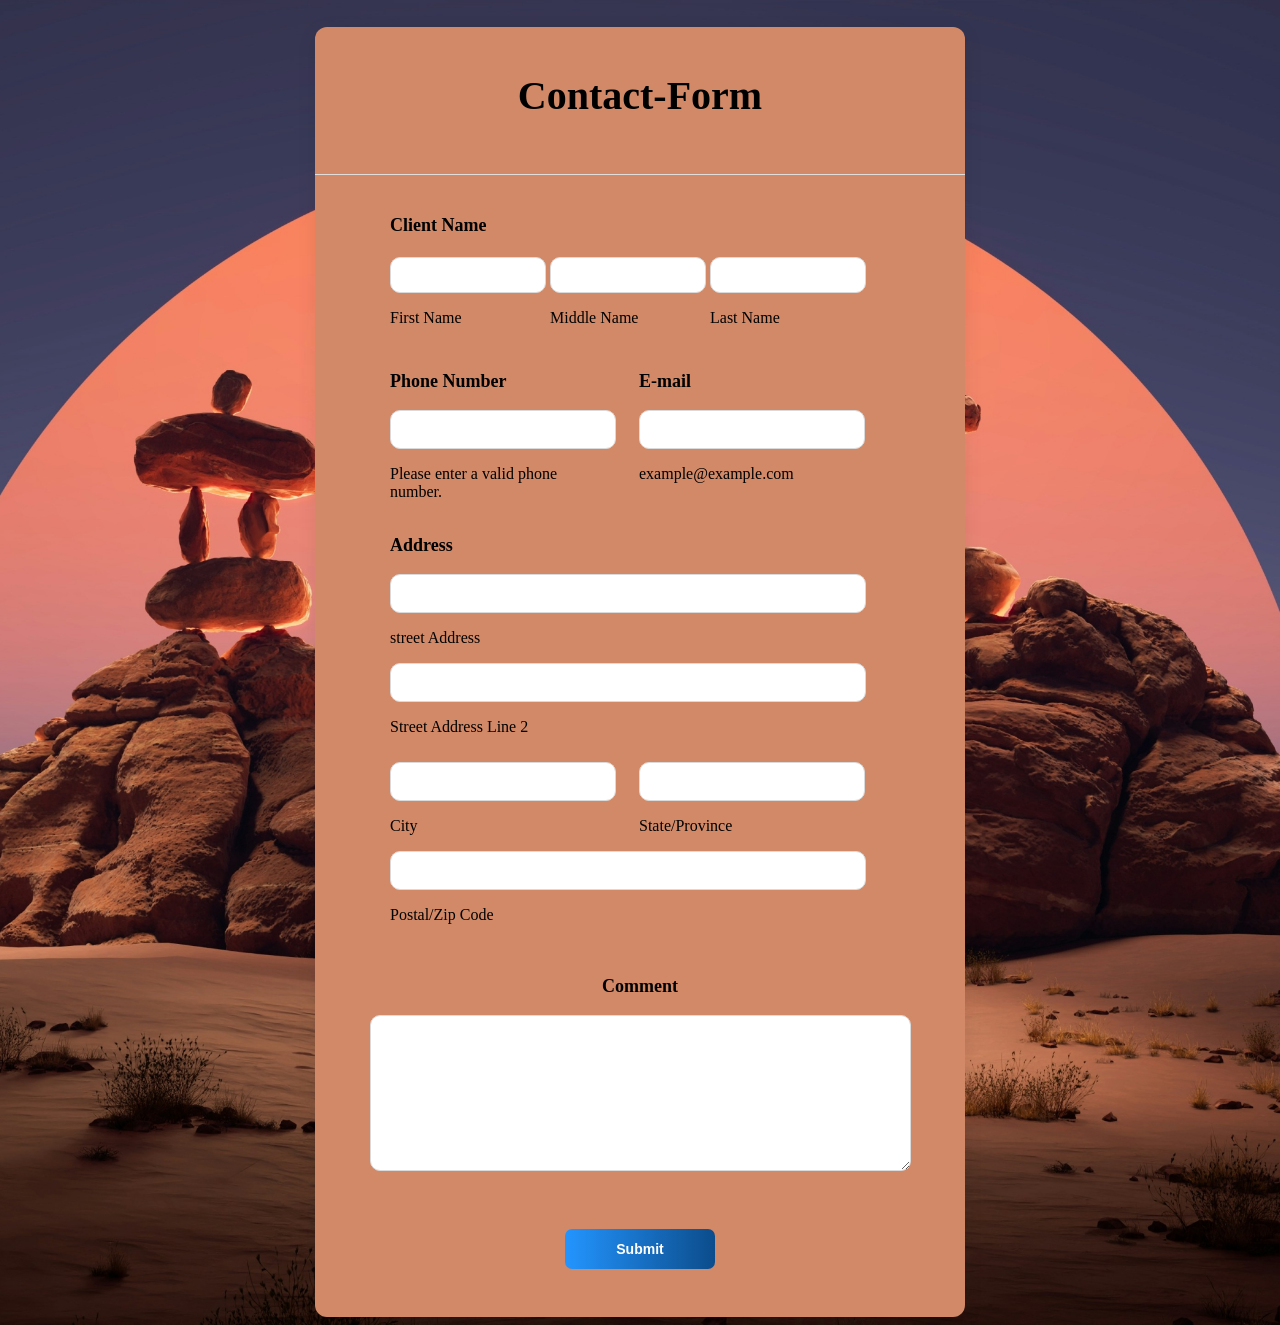
==== index.html @ 675c4ae1 "Rename main page to index" ====
<!DOCTYPE html>
<html lang="en">
<head>
    <style>
        body {
            font-family: calibri;
            background-color: #f4f7fb;
            background-image: url(images/desert-rocks-3840x2160-27362.jpg);
            background-repeat: no-repeat;
            background-size: cover;
            background-position: center;

        }
    </style>

     <style>
        .entireform{ width: 650px;
            height: 1290px;
            margin: auto;
            background-color: rgb(210, 137, 104);
            border-radius: 12px;
            box-shadow: 0 5px 20px rgba(0, 0, 0, 0.08);
           
        }
     </style>

    <meta charset="UTF-8">
    <meta name="viewport" content="width=device-width, initial-scale=1.0">
    <title>Contact-Form</title>
</head>
<body>

    <div class="entireform">

    <h1 style="font-family: calibri; font-size: 40px; text-align: center;" >Contact-Form</h1>
    <hr style="margin-top: 100px;">
 
    <style>
        h1{
            position: relative;
          top: 45px;
        }
    </style>
     
     <style>
        hr{
            border: none;
            border-top: 1px solid rgb(224, 221, 221);
        }
     </style>
     
    <div class="client-section">

    <p class="client-label">Client Name</p>
    <style>
        .client-label{
            text-align: left;
            margin-top: 40px;
            font-size: 18px;
            font-weight: bold;
        }
    </style>
   
    <div class="name-box">
        <input type="text">
        <p>First Name</p>
         </div>

         <div class="name-box">
            <input type="text">
            <p>Middle Name</p>
         </div>

         <div class="name-box">
            <input type="text">
            <p>Last Name</p>

         </div>

         </div>

<style>
    .client-section{
        text-align: left;
        width: 500px;
        margin: auto;
        
    }
</style>

 <style>
    .name-box{
        display: inline-block;
        margin-top: 3px;
        
    }

    .name-box input{
        width: 150px;
        height: 32px;
        border: 1px solid rgb(218, 218, 218);
        border-radius: 10px;
        transition: box-shadow 0.2s;

    }

    .name-box input:hover{
        box-shadow: 0 0 5px rgb(112, 201, 246);
    }

 </style>
 
    
      <div class="phonemail">
     
    <div class="name-box1">
        <p style="font-size: 18px; font-weight: bold;">Phone Number</p>
        <input type="text">
        <p style="width: 220px;">Please enter a valid phone number.</p>
    </div>

    <div class="name-box1">
        <p style="font-size: 18px; font-weight: bold;">E-mail</p>
        <input type="text">
        <p>example@example.com</p>

    </div>

</div>

    <style>
        .name-box1{
            display: inline-block;
            width: 220px;
            margin-top: 10px;
            margin-right: 25px;
            vertical-align: top;

        }

        .name-box1 input{
            width: 220px;
            height: 35px;
            border: 1px solid rgb(218, 218, 218); 
            border-radius: 10px;
            transition: box-shadow 0.2s;
        }

        .name-box1 input:hover{
        box-shadow: 0 0 5px rgb(112, 201, 246);

        }

       
    </style>

   <style>
    .phonemail{
        width: 500px;
        margin: auto;
        border: none;
        text-align: left;
    }
   </style>


 <div class="adress-box">
    <p style="font-size: 18px; font-weight: bold;">Address</p>
    <input type="text">
    <p>street Address</p>
    <input type="text">
    <p>Street Address Line 2</p>

 </div>

 <style>
    .adress-box input{
        width: 470px;
        height: 35px;
        border: 1px solid rgb(218, 218, 218); 
        border-radius: 10px;
        transition: box-shadow 0.2s;
                       
    }

    .adress-box{
        margin: auto;
        width: 500px;
        border: none;
        text-align: left;
        
    }

    .adress-box input:hover{
        box-shadow: 0 0 5px rgb(112, 201, 246);

        }
 </style>

<div class="phonemail">
<div class="name-box1">
    <input type="text">
    <p>City</p>
    
</div>

<div class="name-box1">
    <input type="text">
    <p>State/Province</p>
</div>
</div>


<div class="adress-box">
    <input type="text">
    <p>Postal/Zip Code</p>
</div>
<br>

<div class="commentbox"> 
<p style="font-size: 18px; font-weight: bold;">Comment</p>
<textarea rows="10" cols="65" style="border-radius: 10px; border: 1px solid rgb(218, 218, 218); ;"></textarea>
</div>

<style>
    .commentbox textarea:hover{
        box-shadow: 0 0 5px rgb(112, 201, 246);

    }
</style>


<br>
<br>
<br>


<button class="submitbtn" type="submit" style="font-weight: bold;">Submit</button>
   

    <style>
        .submitbtn{
            width: 150px;
            height: 40px;
            color: white;
            border: none;
            border-radius: 7px;
            font-size: 14px;
            background: linear-gradient(90deg, #2395ff , #002852
            );
            background-size: 150% 100%;
            background-position: left;
            transition: background-position 0.1s ease ;
        }

        .submitbtn:hover{
            background-position: right;
        }
    </style>

    </div>

    <style>
        .entireform{
            width: 650px;
            margin: auto;
            margin-right: auto;
            border: none;
            text-align: center;
            
        }
    </style> 



</body>
</html>
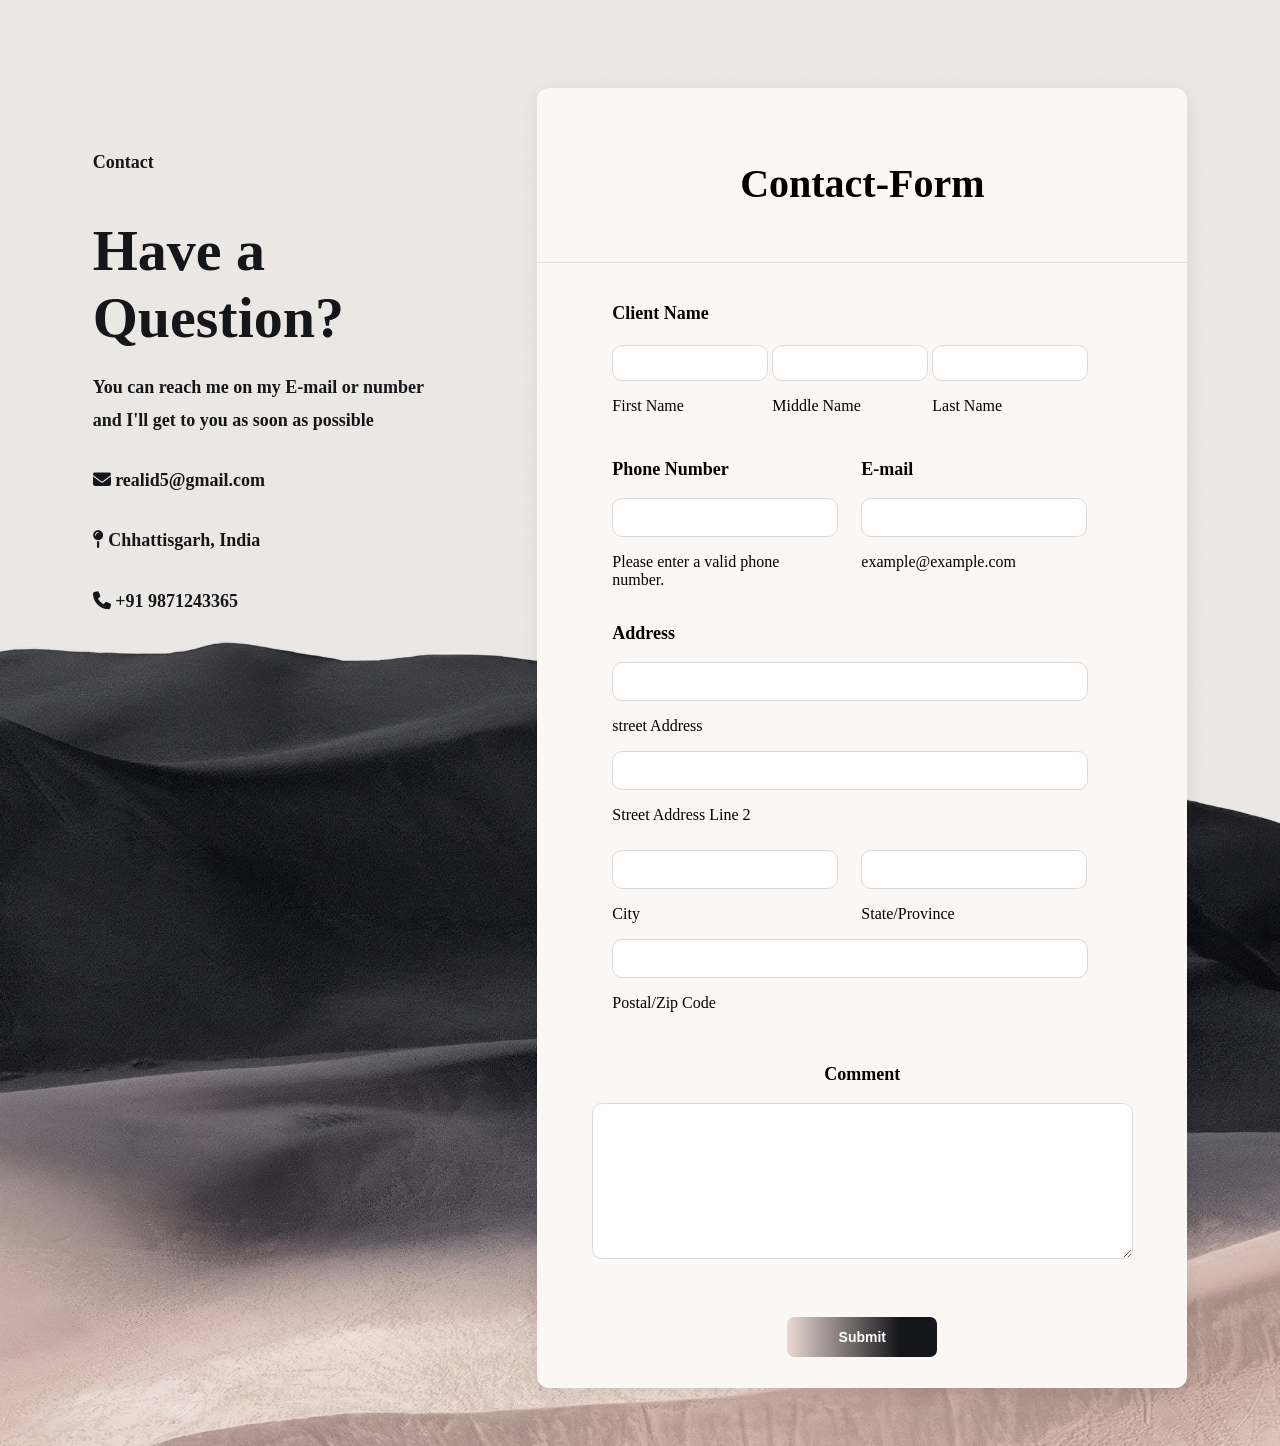
==== commit 77da6d91: "new contact-form design" ====
--- a/index.html
+++ b/index.html
@@ -1,26 +1,32 @@
 <!DOCTYPE html>
 <html lang="en">
-<head>
+<head><link rel="stylesheet" href="https://cdnjs.cloudflare.com/ajax/libs/font-awesome/6.7.2/css/all.min.css">
     <style>
         body {
             font-family: calibri;
             background-color: #f4f7fb;
-            background-image: url(images/desert-rocks-3840x2160-27362.jpg);
+            background-image: url(images/sand-dunes-moon-3840x2160-26311.jpg);
             background-repeat: no-repeat;
             background-size: cover;
             background-position: center;
+            padding-top: 80px;
+            padding-bottom: 50px;
 
         }
     </style>
 
      <style>
         .entireform{ width: 650px;
-            height: 1290px;
+            height: 1300px;
             margin: auto;
-            background-color: rgb(210, 137, 104);
+            background-color: rgb(251, 247, 244);
             border-radius: 12px;
             box-shadow: 0 5px 20px rgba(0, 0, 0, 0.08);
-           
+            width: 650px;
+            flex-shrink: 0;
+            margin: 0;
+            border: none;
+            text-align: center;
         }
      </style>
 
@@ -30,9 +36,48 @@
 </head>
 <body>
 
+    <div class="pagecontainer">
+
+         <div class="contactdetails">
+        <p>Contact</p>
+        <h1>Have a Question?</h1>
+        
+        <p>You can reach me on my E-mail or number and I'll get to you as soon as possible</p>
+
+        <p><i class="fa-solid fa-envelope"></i> realid5@gmail.com</p>
+        <p><i class="fa-solid fa-map-pin"></i> Chhattisgarh, India</p>
+        <p><i class="fa-duotone fa-solid fa-phone"></i> +91 9871243365</p>
+    </div>
+    
+    <style>
+        .contactdetails{
+            width: 350px;
+            margin-top: 40px;
+            color: #15161a;
+        }
+
+        .contactdetails h1 {
+            position: static;
+            top: auto;
+            font-size: 58px;
+            margin-bottom: 20px;
+        }
+
+        .contactdetails p {
+            font-size: 18px;
+            line-height: 1.8;
+            margin-bottom: 28px;
+            font-weight: bold;
+        }
+    </style>
+
+
+
     <div class="entireform">
 
     <h1 style="font-family: calibri; font-size: 40px; text-align: center;" >Contact-Form</h1>
+
+    
     <hr style="margin-top: 100px;">
  
     <style>
@@ -246,7 +291,7 @@
             border: none;
             border-radius: 7px;
             font-size: 14px;
-            background: linear-gradient(90deg, #2395ff , #002852
+            background: linear-gradient(90deg, #ead9d2 , #15161a 50%
             );
             background-size: 150% 100%;
             background-position: left;
@@ -260,18 +305,21 @@
 
     </div>
 
-    <style>
-        .entireform{
-            width: 650px;
-            margin: auto;
-            margin-right: auto;
-            border: none;
-            text-align: center;
-            
-        }
-    </style> 
-
-
+   
+
+    <style>
+        .pagecontainer{
+            display: flex;
+            align-items: flex-start;
+            justify-content: space-evenly;
+            gap: 50px;
+            padding: 0 40px;
+        }
+    </style>
+
+    </div>
+    
+    
 
 </body>
 </html>
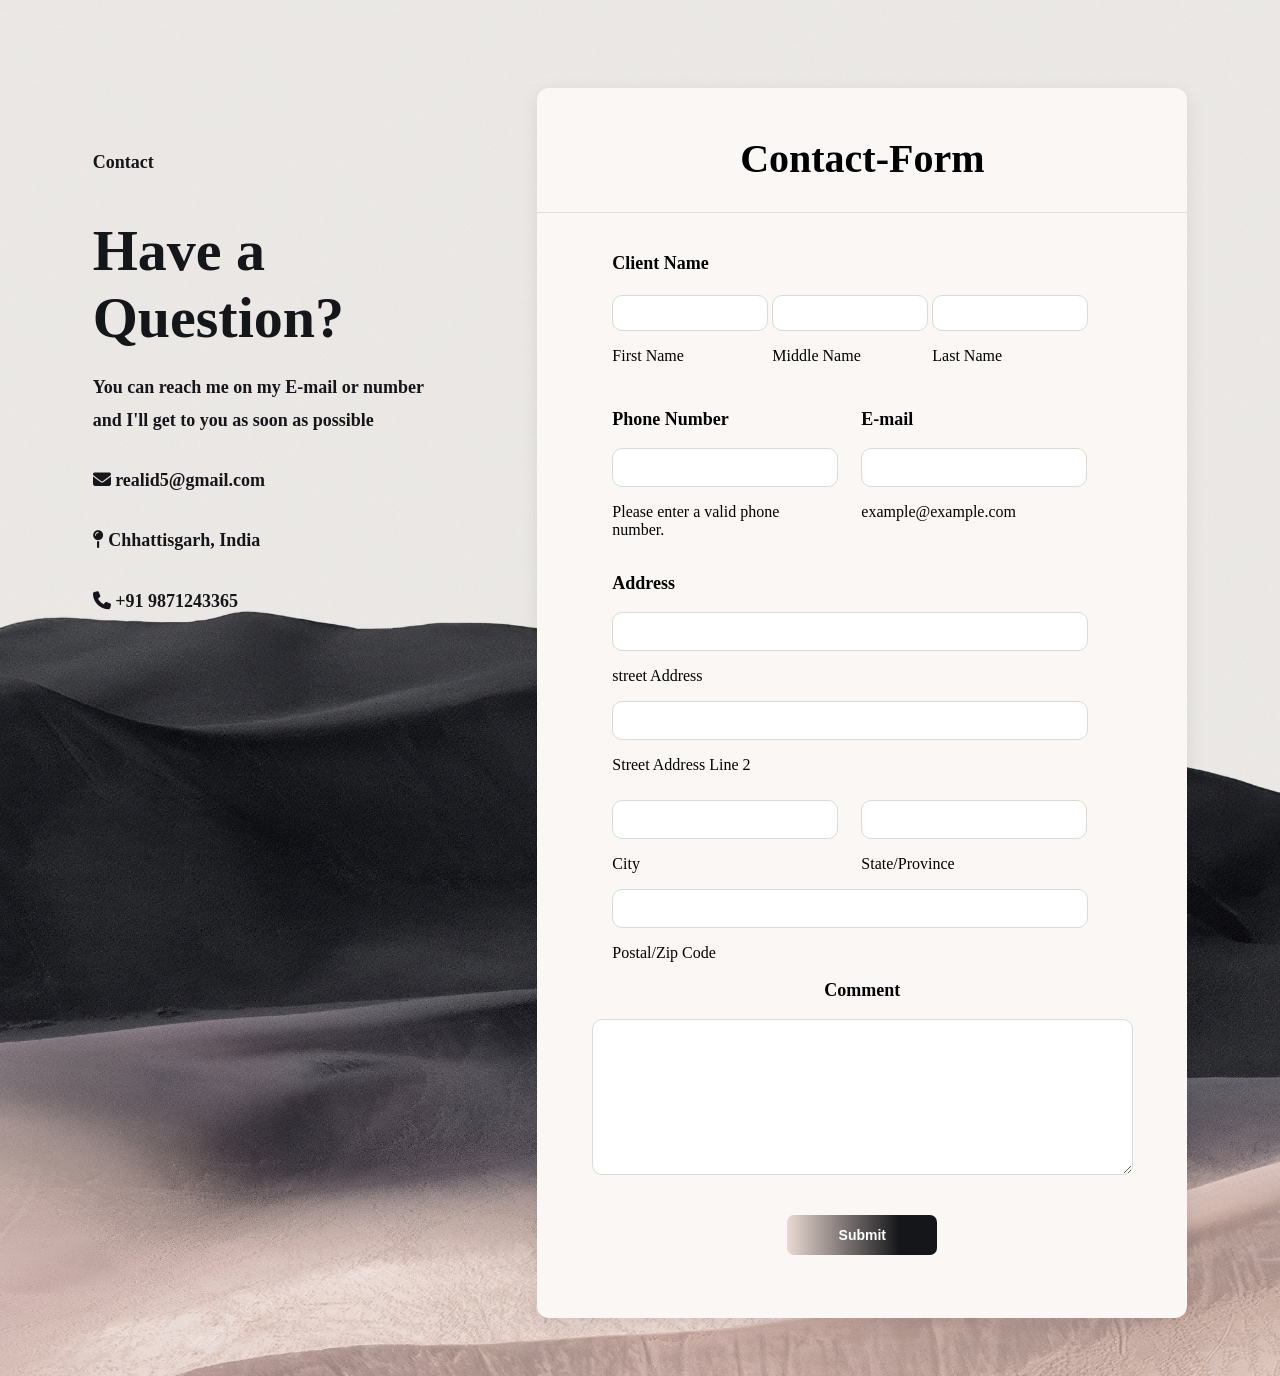
==== commit ce713cf3: "a little adjustment" ====
--- a/index.html
+++ b/index.html
@@ -17,7 +17,7 @@
 
      <style>
         .entireform{ width: 650px;
-            height: 1300px;
+            height: 1230px;
             margin: auto;
             background-color: rgb(251, 247, 244);
             border-radius: 12px;
@@ -78,12 +78,12 @@
     <h1 style="font-family: calibri; font-size: 40px; text-align: center;" >Contact-Form</h1>
 
     
-    <hr style="margin-top: 100px;">
+    <hr style="margin-top: 50px;">
  
     <style>
         h1{
             position: relative;
-          top: 45px;
+          top: 20px;
         }
     </style>
      
@@ -260,7 +260,7 @@
     <input type="text">
     <p>Postal/Zip Code</p>
 </div>
-<br>
+
 
 <div class="commentbox"> 
 <p style="font-size: 18px; font-weight: bold;">Comment</p>
@@ -277,8 +277,6 @@
 
 <br>
 <br>
-<br>
-
 
 <button class="submitbtn" type="submit" style="font-weight: bold;">Submit</button>
    
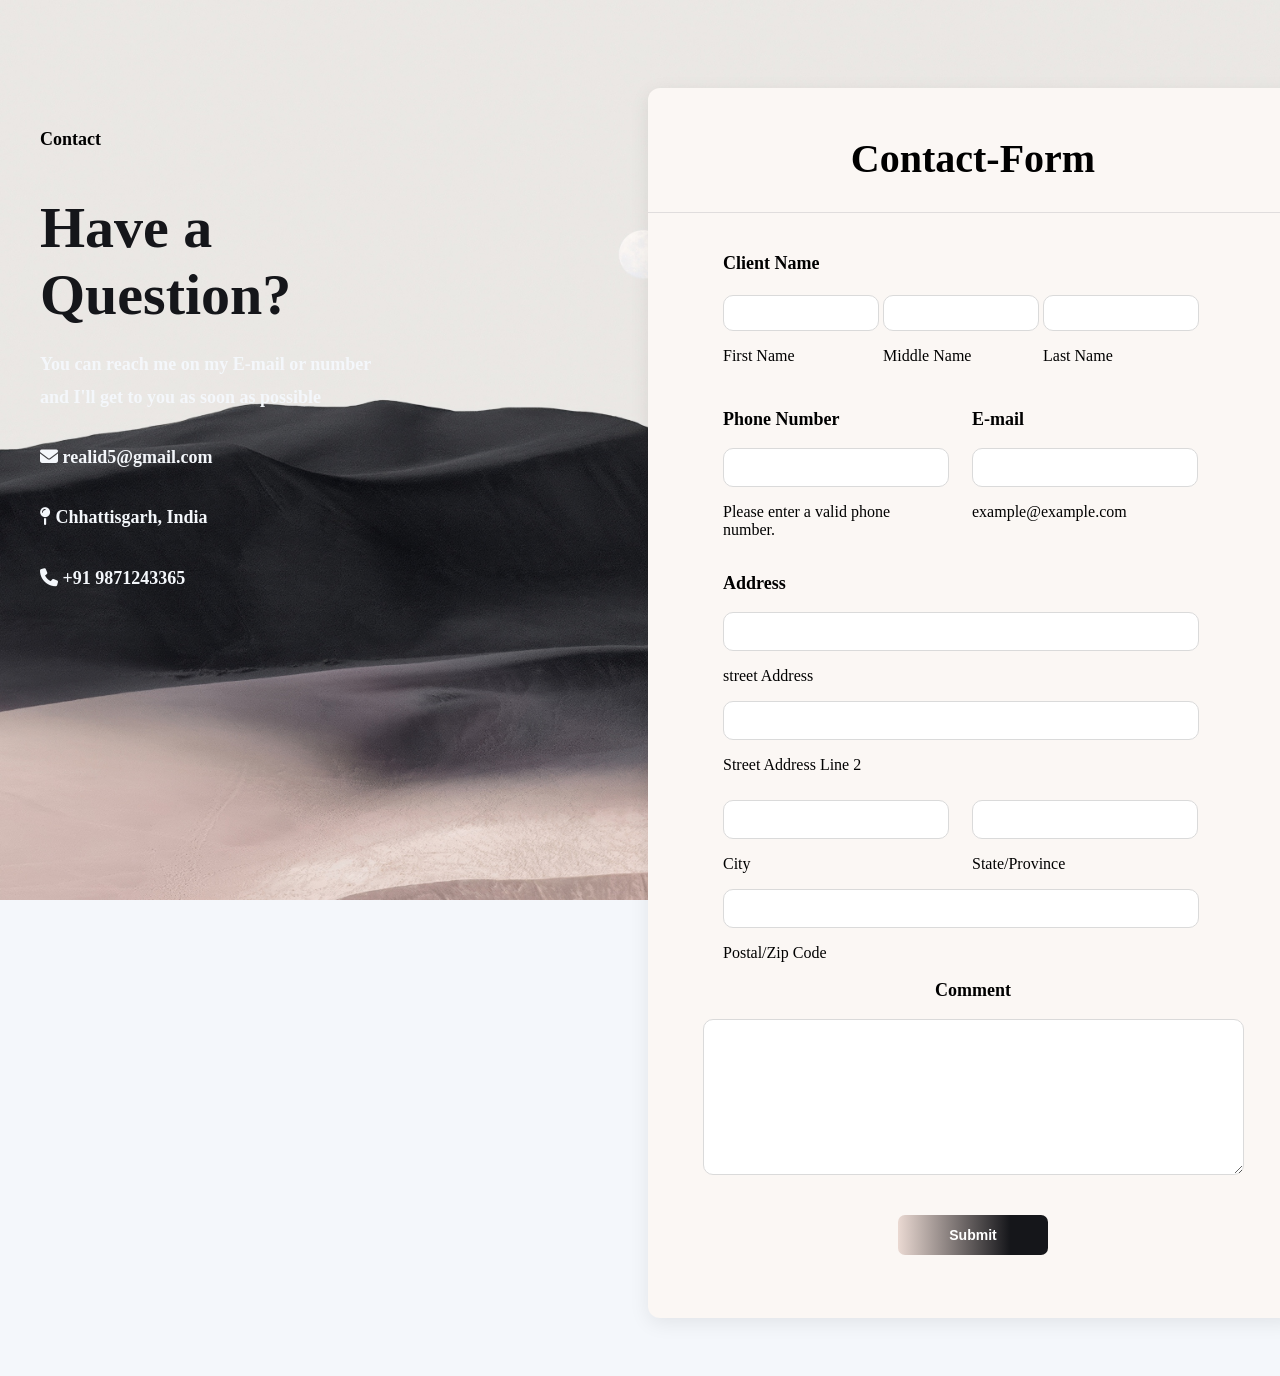
==== commit 24e42dfb: "fixed bg and contact form scrolls independently" ====
--- a/index.html
+++ b/index.html
@@ -1,34 +1,8 @@
 <!DOCTYPE html>
 <html lang="en">
 <head><link rel="stylesheet" href="https://cdnjs.cloudflare.com/ajax/libs/font-awesome/6.7.2/css/all.min.css">
-    <style>
-        body {
-            font-family: calibri;
-            background-color: #f4f7fb;
-            background-image: url(images/sand-dunes-moon-3840x2160-26311.jpg);
-            background-repeat: no-repeat;
-            background-size: cover;
-            background-position: center;
-            padding-top: 80px;
-            padding-bottom: 50px;
+       <link rel="stylesheet" href="stylesheet.css">
 
-        }
-    </style>
-
-     <style>
-        .entireform{ width: 650px;
-            height: 1230px;
-            margin: auto;
-            background-color: rgb(251, 247, 244);
-            border-radius: 12px;
-            box-shadow: 0 5px 20px rgba(0, 0, 0, 0.08);
-            width: 650px;
-            flex-shrink: 0;
-            margin: 0;
-            border: none;
-            text-align: center;
-        }
-     </style>
 
     <meta charset="UTF-8">
     <meta name="viewport" content="width=device-width, initial-scale=1.0">
@@ -39,7 +13,7 @@
     <div class="pagecontainer">
 
          <div class="contactdetails">
-        <p>Contact</p>
+        <p style="color: black;">Contact</p>
         <h1>Have a Question?</h1>
         
         <p>You can reach me on my E-mail or number and I'll get to you as soon as possible</p>
@@ -48,29 +22,6 @@
         <p><i class="fa-solid fa-map-pin"></i> Chhattisgarh, India</p>
         <p><i class="fa-duotone fa-solid fa-phone"></i> +91 9871243365</p>
     </div>
-    
-    <style>
-        .contactdetails{
-            width: 350px;
-            margin-top: 40px;
-            color: #15161a;
-        }
-
-        .contactdetails h1 {
-            position: static;
-            top: auto;
-            font-size: 58px;
-            margin-bottom: 20px;
-        }
-
-        .contactdetails p {
-            font-size: 18px;
-            line-height: 1.8;
-            margin-bottom: 28px;
-            font-weight: bold;
-        }
-    </style>
-
 
 
     <div class="entireform">
@@ -80,31 +31,11 @@
     
     <hr style="margin-top: 50px;">
  
-    <style>
-        h1{
-            position: relative;
-          top: 20px;
-        }
-    </style>
-     
-     <style>
-        hr{
-            border: none;
-            border-top: 1px solid rgb(224, 221, 221);
-        }
-     </style>
      
     <div class="client-section">
 
     <p class="client-label">Client Name</p>
-    <style>
-        .client-label{
-            text-align: left;
-            margin-top: 40px;
-            font-size: 18px;
-            font-weight: bold;
-        }
-    </style>
+    
    
     <div class="name-box">
         <input type="text">
@@ -122,38 +53,7 @@
 
          </div>
 
-         </div>
-
-<style>
-    .client-section{
-        text-align: left;
-        width: 500px;
-        margin: auto;
-        
-    }
-</style>
-
- <style>
-    .name-box{
-        display: inline-block;
-        margin-top: 3px;
-        
-    }
-
-    .name-box input{
-        width: 150px;
-        height: 32px;
-        border: 1px solid rgb(218, 218, 218);
-        border-radius: 10px;
-        transition: box-shadow 0.2s;
-
-    }
-
-    .name-box input:hover{
-        box-shadow: 0 0 5px rgb(112, 201, 246);
-    }
-
- </style>
+        </div>
  
     
       <div class="phonemail">
@@ -173,41 +73,6 @@
 
 </div>
 
-    <style>
-        .name-box1{
-            display: inline-block;
-            width: 220px;
-            margin-top: 10px;
-            margin-right: 25px;
-            vertical-align: top;
-
-        }
-
-        .name-box1 input{
-            width: 220px;
-            height: 35px;
-            border: 1px solid rgb(218, 218, 218); 
-            border-radius: 10px;
-            transition: box-shadow 0.2s;
-        }
-
-        .name-box1 input:hover{
-        box-shadow: 0 0 5px rgb(112, 201, 246);
-
-        }
-
-       
-    </style>
-
-   <style>
-    .phonemail{
-        width: 500px;
-        margin: auto;
-        border: none;
-        text-align: left;
-    }
-   </style>
-
 
  <div class="adress-box">
     <p style="font-size: 18px; font-weight: bold;">Address</p>
@@ -218,29 +83,6 @@
 
  </div>
 
- <style>
-    .adress-box input{
-        width: 470px;
-        height: 35px;
-        border: 1px solid rgb(218, 218, 218); 
-        border-radius: 10px;
-        transition: box-shadow 0.2s;
-                       
-    }
-
-    .adress-box{
-        margin: auto;
-        width: 500px;
-        border: none;
-        text-align: left;
-        
-    }
-
-    .adress-box input:hover{
-        box-shadow: 0 0 5px rgb(112, 201, 246);
-
-        }
- </style>
 
 <div class="phonemail">
 <div class="name-box1">
@@ -267,57 +109,14 @@
 <textarea rows="10" cols="65" style="border-radius: 10px; border: 1px solid rgb(218, 218, 218); ;"></textarea>
 </div>
 
-<style>
-    .commentbox textarea:hover{
-        box-shadow: 0 0 5px rgb(112, 201, 246);
-
-    }
-</style>
-
-
 <br>
 <br>
 
 <button class="submitbtn" type="submit" style="font-weight: bold;">Submit</button>
    
-
-    <style>
-        .submitbtn{
-            width: 150px;
-            height: 40px;
-            color: white;
-            border: none;
-            border-radius: 7px;
-            font-size: 14px;
-            background: linear-gradient(90deg, #ead9d2 , #15161a 50%
-            );
-            background-size: 150% 100%;
-            background-position: left;
-            transition: background-position 0.1s ease ;
-        }
-
-        .submitbtn:hover{
-            background-position: right;
-        }
-    </style>
-
     </div>
 
-   
-
-    <style>
-        .pagecontainer{
-            display: flex;
-            align-items: flex-start;
-            justify-content: space-evenly;
-            gap: 50px;
-            padding: 0 40px;
-        }
-    </style>
-
-    </div>
+</div>
     
-    
-
-</body>
+    </body>
 </html>
--- a/stylesheet.css
+++ b/stylesheet.css
@@ -0,0 +1,193 @@
+
+        body 
+        {
+            font-family: calibri;
+            background-color: #f4f7fb;
+            background-image: url(images/sand-dunes-moon-3840x2160-26311.jpg);
+            background-repeat: no-repeat;
+            background-size: cover;
+            background-position: center;
+            background-attachment: fixed;
+            padding-top: 80px;
+            padding-bottom: 50px;
+        }
+
+         .entireform
+         { 
+            width: 650px;
+            height: 1230px;
+            margin-left: 600px;
+            background-color: rgb(251, 247, 244);
+            border-radius: 12px;
+            box-shadow: 0 5px 20px rgba(0, 0, 0, 0.08);
+            width: 650px;
+            flex-shrink: 0;
+            border: none;
+            text-align: center;
+            
+        }
+
+         .contactdetails
+         {
+            width: 350px;
+            margin-top: 65px;
+            margin-right: 850px;
+            color: #15161a;
+            position: fixed;
+            top: 40px;
+        
+        }
+
+        .contactdetails h1 
+        {
+            position: static;
+            top: auto;
+            font-size: 58px;
+            margin-bottom: 20px;
+            
+        }
+
+        .contactdetails p 
+        {
+            font-size: 18px;
+            line-height: 1.8;
+            margin-bottom: 28px;
+            font-weight: bold;
+            color: #f4f7fb;
+        }
+
+         h1
+         {
+            position: relative;
+          top: 20px;
+        }
+
+        hr
+        {
+            border: none;
+            border-top: 1px solid rgb(224, 221, 221);
+        }
+
+        .client-label
+        {
+            text-align: left;
+            margin-top: 40px;
+            font-size: 18px;
+            font-weight: bold;
+        }
+
+         .client-section
+         {
+        text-align: left;
+        width: 500px;
+        margin: auto;
+        
+        }
+
+         .name-box{
+        display: inline-block;
+        margin-top: 3px;
+         }
+
+        .name-box input
+        {
+        width: 150px;
+        height: 32px;
+        border: 1px solid rgb(218, 218, 218);
+        border-radius: 10px;
+        transition: box-shadow 0.2s;
+         }
+
+        .name-box input:hover
+        {
+        box-shadow: 0 0 5px rgb(112, 201, 246);
+         }
+
+         .name-box1
+         {
+            display: inline-block;
+            width: 220px;
+            margin-top: 10px;
+            margin-right: 25px;
+            vertical-align: top;
+
+        }
+
+        .name-box1 input
+        {
+            width: 220px;
+            height: 35px;
+            border: 1px solid rgb(218, 218, 218); 
+            border-radius: 10px;
+            transition: box-shadow 0.2s;
+        }
+
+        .name-box1 input:hover
+        {
+        box-shadow: 0 0 5px rgb(112, 201, 246);
+         }
+
+         .phonemail
+         {
+        width: 500px;
+        margin: auto;
+        border: none;
+        text-align: left;
+         }
+
+         .adress-box input{
+        width: 470px;
+        height: 35px;
+        border: 1px solid rgb(218, 218, 218); 
+        border-radius: 10px;
+        transition: box-shadow 0.2s;
+                       
+         }
+
+        .adress-box
+        {
+        margin: auto;
+        width: 500px;
+        border: none;
+        text-align: left;
+        
+         }
+
+        .adress-box input:hover
+        {
+        box-shadow: 0 0 5px rgb(112, 201, 246);
+         }
+
+         .commentbox textarea:hover
+         {
+        box-shadow: 0 0 5px rgb(112, 201, 246);
+         }
+
+         .submitbtn
+         {
+            width: 150px;
+            height: 40px;
+            color: white;
+            border: none;
+            border-radius: 7px;
+            font-size: 14px;
+            background: linear-gradient(90deg, #ead9d2 , #15161a 50%
+            );
+            background-size: 150% 100%;
+            background-position: left;
+            transition: background-position 0.1s ease ;
+        }
+
+        .submitbtn:hover
+        {
+            background-position: right;
+        }
+
+        .pagecontainer
+        {
+            display: flex;
+            align-items: flex-start;
+            justify-content: space-evenly;
+            gap: 50px;
+            padding: 0 40px;
+        }
